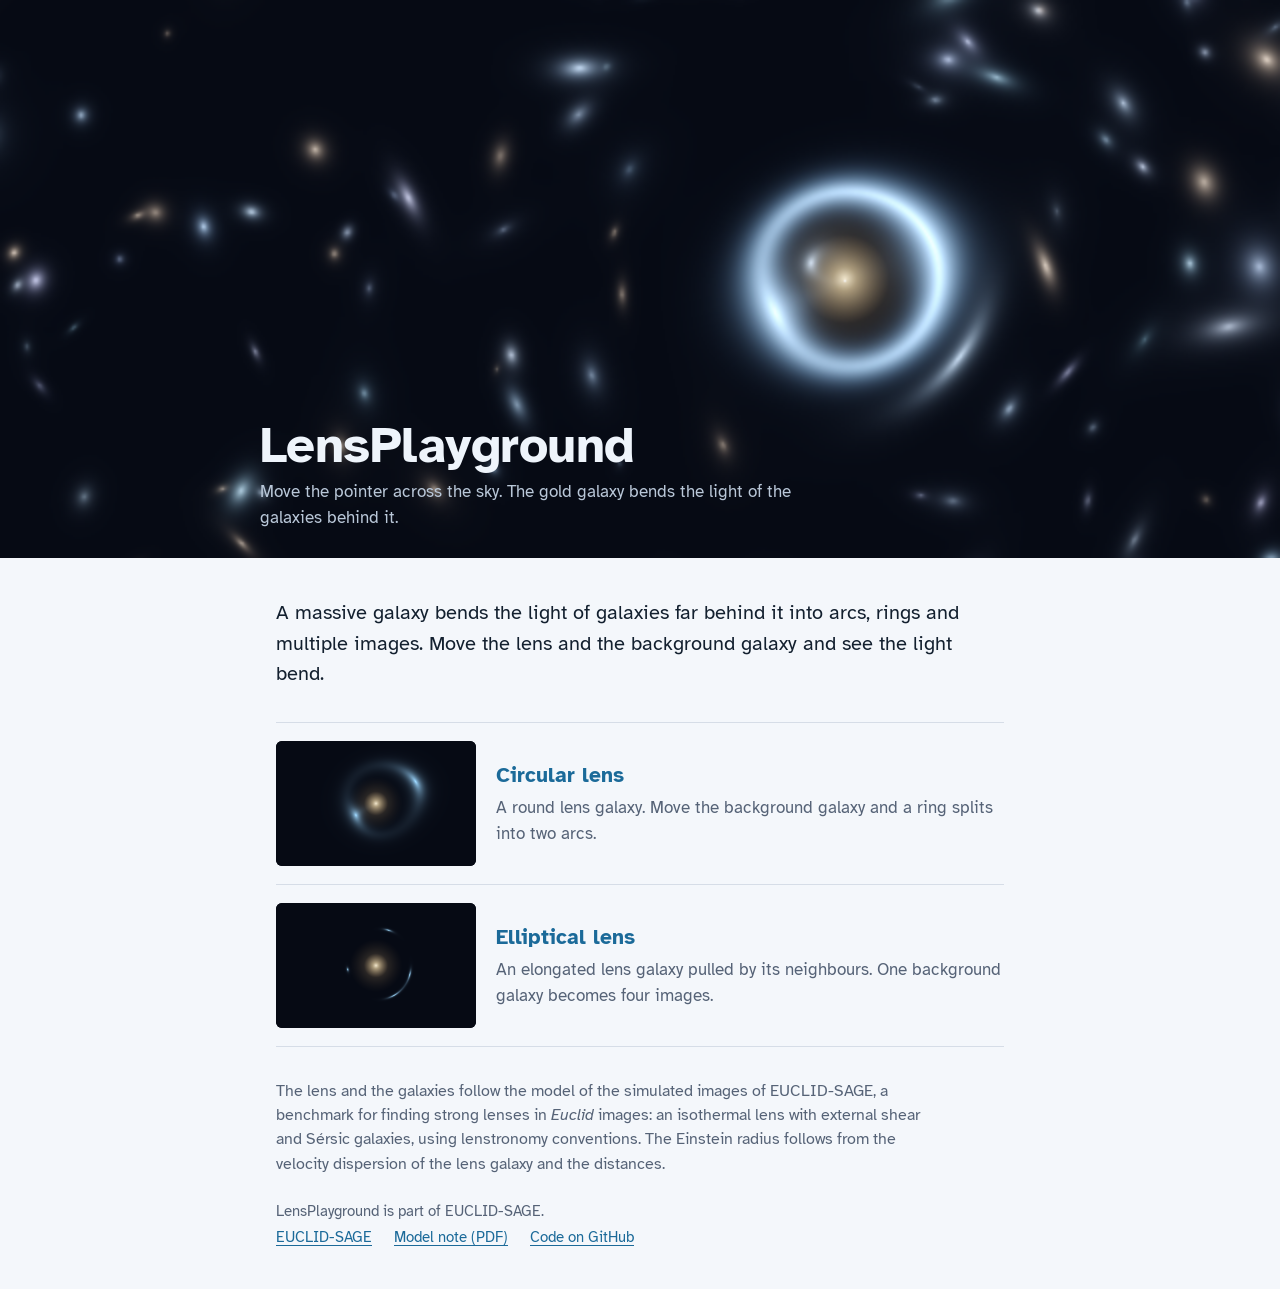
==== index.html @ df05da56 "Add index.html" ====
<!doctype html>
<html lang="en">
<head>
<meta charset="utf-8">
<meta name="viewport" content="width=device-width,initial-scale=1">
<title>LensPlayground</title>
<meta name="description" content="Gravitational lensing in the browser: move a lens galaxy and see the light of background galaxies bend into arcs, rings and multiple images.">
<link rel="stylesheet" href="playground.css">
</head>
<body>
<header class="sky">
  <canvas id="sky" aria-label="Background galaxies lensed by a foreground galaxy that follows the pointer"></canvas>
  <div class="title">
    <h1>LensPlayground</h1>
    <p>Move the pointer across the sky. The gold galaxy bends the light of the galaxies behind it.</p>
  </div>
</header>

<main class="home-content">
  <p class="intro">A massive galaxy bends the light of galaxies far behind it into arcs, rings and multiple images.
    Move the lens and the background galaxy and see the light bend.</p>

  <a class="lens-link" href="circular.html">
    <canvas id="circularExample" width="400" height="250" aria-hidden="true"></canvas>
    <div><h2>Circular lens</h2><p>A round lens galaxy. Move the background galaxy and a ring splits into two arcs.</p></div>
  </a>
  <a class="lens-link" href="elliptical.html">
    <canvas id="ellipticalExample" width="400" height="250" aria-hidden="true"></canvas>
    <div><h2>Elliptical lens</h2><p>An elongated lens galaxy pulled by its neighbours. One background galaxy becomes four images.</p></div>
  </a>

  <p class="model">The lens and the galaxies follow the model of the simulated images of EUCLID-SAGE, a benchmark for
    finding strong lenses in <i>Euclid</i> images: an isothermal lens with external shear and Sérsic galaxies, using
    lenstronomy conventions. The Einstein radius follows from the velocity dispersion of the lens galaxy and the
    distances.</p>
</main>

<footer>
  LensPlayground is part of EUCLID-SAGE.
  <nav>
    <a href="https://github.com/singularity4/EUCLID-SAGE">EUCLID-SAGE</a>
    <a href="docs/lens_playground_models.pdf">Model note (PDF)</a>
    <a href="https://github.com/singularity4/LensPlayground">Code on GitHub</a>
  </nav>
</footer>

<script src="lensmodel.js"></script>
<script src="hero.js"></script>
<script>
(() => {
  'use strict';
  const { Hero, LensModel } = window;
  Hero.startHero(document.getElementById('sky'));

  // Circular lens: a galaxy off the axis gives an arc and a counter-image.
  Hero.drawExample(document.getElementById('circularExample'),
    {einsteinRadius: 1.15, e1: 0, e2: 0, shear1: 0, shear2: 0},
    {centreX: 0.32, centreY: 0.18, halfLightRadius: 0.2, axisRatio: 0.7, angle: 0.3});

  // Elliptical lens: a compact galaxy inside the caustic gives four images.
  const [lensE1, lensE2] = LensModel.angleAndRatioToEllipticity(0, 0.62);
  Hero.drawExample(document.getElementById('ellipticalExample'),
    {einsteinRadius: 1.15, e1: lensE1, e2: lensE2, shear1: 0.03, shear2: 0},
    {centreX: 0.1, centreY: 0.06, halfLightRadius: 0.025, axisRatio: 0.9, angle: 0.5, brightness: 2.5});
})();
</script>
</body>
</html>
---- playground.css ----
/*
 * playground.css - typeface, colours and layout of the LensPlayground pages, in light and dark mode.
 * Colours: night blue of the sky, blue of the lensed light, gold of the lens galaxy.
 */

@font-face {
  font-family: 'Atkinson Hyperlegible';
  font-style: normal;
  font-weight: 400;
  font-display: swap;
  src: url('fonts/atkinson-hyperlegible-latin-400-normal.woff2') format('woff2');
}
@font-face {
  font-family: 'Atkinson Hyperlegible';
  font-style: normal;
  font-weight: 700;
  font-display: swap;
  src: url('fonts/atkinson-hyperlegible-latin-700-normal.woff2') format('woff2');
}
@font-face {
  font-family: 'Atkinson Hyperlegible';
  font-style: italic;
  font-weight: 400;
  font-display: swap;
  src: url('fonts/atkinson-hyperlegible-latin-400-italic.woff2') format('woff2');
}

:root {
  --paper: #f4f7fb;
  --surface: #ffffff;
  --ink: #13202f;
  --muted: #566377;
  --rule: #d6dde7;
  --accent: #1b6a99;
  --sky: #060a14;
}

@media (prefers-color-scheme: dark) {
  :root {
    --paper: #0a101b;
    --surface: #0f1726;
    --ink: #e7eef6;
    --muted: #97a5b7;
    --rule: #243245;
    --accent: #8fd0f0;
  }
}

* { box-sizing: border-box; }

html {
  font-family: 'Atkinson Hyperlegible', system-ui, sans-serif;
  font-size: 17px;
  line-height: 1.5;
}

body { margin: 0; background: var(--paper); color: var(--ink); }
a { color: var(--accent); text-underline-offset: 3px; }
:focus-visible { outline: 2px solid var(--accent); outline-offset: 3px; border-radius: 3px; }

footer { max-width: 1140px; margin: 0 auto; padding: 0 16px 40px; color: var(--muted); font-size: .88rem; }
footer nav { display: flex; flex-wrap: wrap; gap: 6px 22px; margin-top: 4px; }

/* ------------------------------------------------------------------------------------------- start page */

.sky { position: relative; background: var(--sky); }
.sky canvas { display: block; width: 100%; height: min(62vh, 560px); min-height: 320px; cursor: crosshair; touch-action: none; }
.sky .title { position: absolute; left: max(16px, calc((100% - 760px) / 2)); right: 16px; bottom: 28px; color: #eef4fb; pointer-events: none; }
.sky h1 { margin: 0; font-size: 3rem; line-height: 1.05; font-weight: 700; letter-spacing: -0.01em; }
.sky .title p { margin: .4rem 0 0; color: #b9c7d8; max-width: 34em; }

.home-content { max-width: 760px; margin: 0 auto; padding: 40px 16px 24px; }
.home-content + footer { max-width: 760px; }
.intro { font-size: 1.2rem; margin: 0 0 32px; max-width: 36em; }

.lens-link {
  display: grid;
  grid-template-columns: 200px 1fr;
  gap: 20px;
  align-items: center;
  padding: 18px 0;
  border-top: 1px solid var(--rule);
  color: inherit;
  text-decoration: none;
}
.lens-link:last-of-type { border-bottom: 1px solid var(--rule); }
.lens-link canvas { width: 200px; height: 125px; border-radius: 6px; display: block; background: var(--sky); }
.lens-link h2 { margin: 0 0 .2rem; font-size: 1.25rem; color: var(--accent); }
.lens-link p { margin: 0; color: var(--muted); }
.lens-link:hover h2, .lens-link:focus-visible h2 { text-decoration: underline; text-underline-offset: 3px; }
.lens-link:focus-visible { outline-offset: 4px; }

.model { margin: 32px 0 0; color: var(--muted); font-size: .95rem; max-width: 40em; }

@media (max-width: 560px) {
  .sky h1 { font-size: 2.2rem; }
  .lens-link { grid-template-columns: 120px 1fr; gap: 14px; }
  .lens-link canvas { width: 120px; height: 75px; }
}

/* -------------------------------------------------------------------------------------------- lens pages */

.top { display: flex; flex-wrap: wrap; align-items: baseline; gap: 6px 28px; max-width: 1140px; margin: 0 auto; padding: 18px 16px 10px; }
.top .home { font-weight: 700; color: var(--ink); text-decoration: none; font-size: 1.15rem; }
.top nav { display: flex; gap: 22px; }
.top nav a { color: var(--muted); text-decoration: none; padding-bottom: 3px; border-bottom: 2px solid transparent; }
.top nav a[aria-current] { color: var(--ink); border-bottom-color: var(--accent); }
.top nav a:hover { color: var(--ink); }

.layout { display: grid; gap: 28px; align-items: start; max-width: 1140px; margin: 0 auto; padding: 8px 16px 40px; }
@media (min-width: 860px) {
  .layout { grid-template-columns: minmax(0, 1.55fr) minmax(280px, 1fr); }
}

.picture svg { display: block; width: 100%; height: auto; border-radius: 10px; background: var(--sky); }
.picture .hint { margin: 8px 2px 0; color: var(--muted); font-size: .9rem; }

.readout { display: grid; grid-template-columns: repeat(auto-fit, minmax(150px, 1fr)); gap: 14px 24px; margin: 22px 0 0; }
.readout div { border-top: 1px solid var(--rule); padding-top: 8px; }
.readout dt { color: var(--muted); font-size: .85rem; }
.readout dd { margin: 2px 0 0; font-size: 1.25rem; font-weight: 700; font-variant-numeric: tabular-nums; }

.verdict { margin: 22px 0 0; }
.verdict strong { display: block; font-size: 1.1rem; }
.verdict span { color: var(--muted); }

.controls h2 { font-size: 1rem; margin: 0 0 6px; }
.controls section + section { margin-top: 26px; }
.control { padding: 8px 0; }
.control label { display: block; font-size: .95rem; }
.control input { width: 100%; margin: 6px 0 2px; accent-color: var(--accent); }
.scale { display: flex; justify-content: space-between; font-size: .85rem; color: var(--muted); }
.scale output { color: var(--ink); font-weight: 700; font-variant-numeric: tabular-nums; }

.reset {
  margin-top: 18px;
  font: inherit;
  font-size: .95rem;
  color: var(--ink);
  background: var(--surface);
  border: 1px solid var(--rule);
  border-radius: 6px;
  padding: 7px 14px;
  cursor: pointer;
}

.note { grid-column: 1 / -1; max-width: 46em; color: var(--muted); font-size: .92rem; margin: 0; }
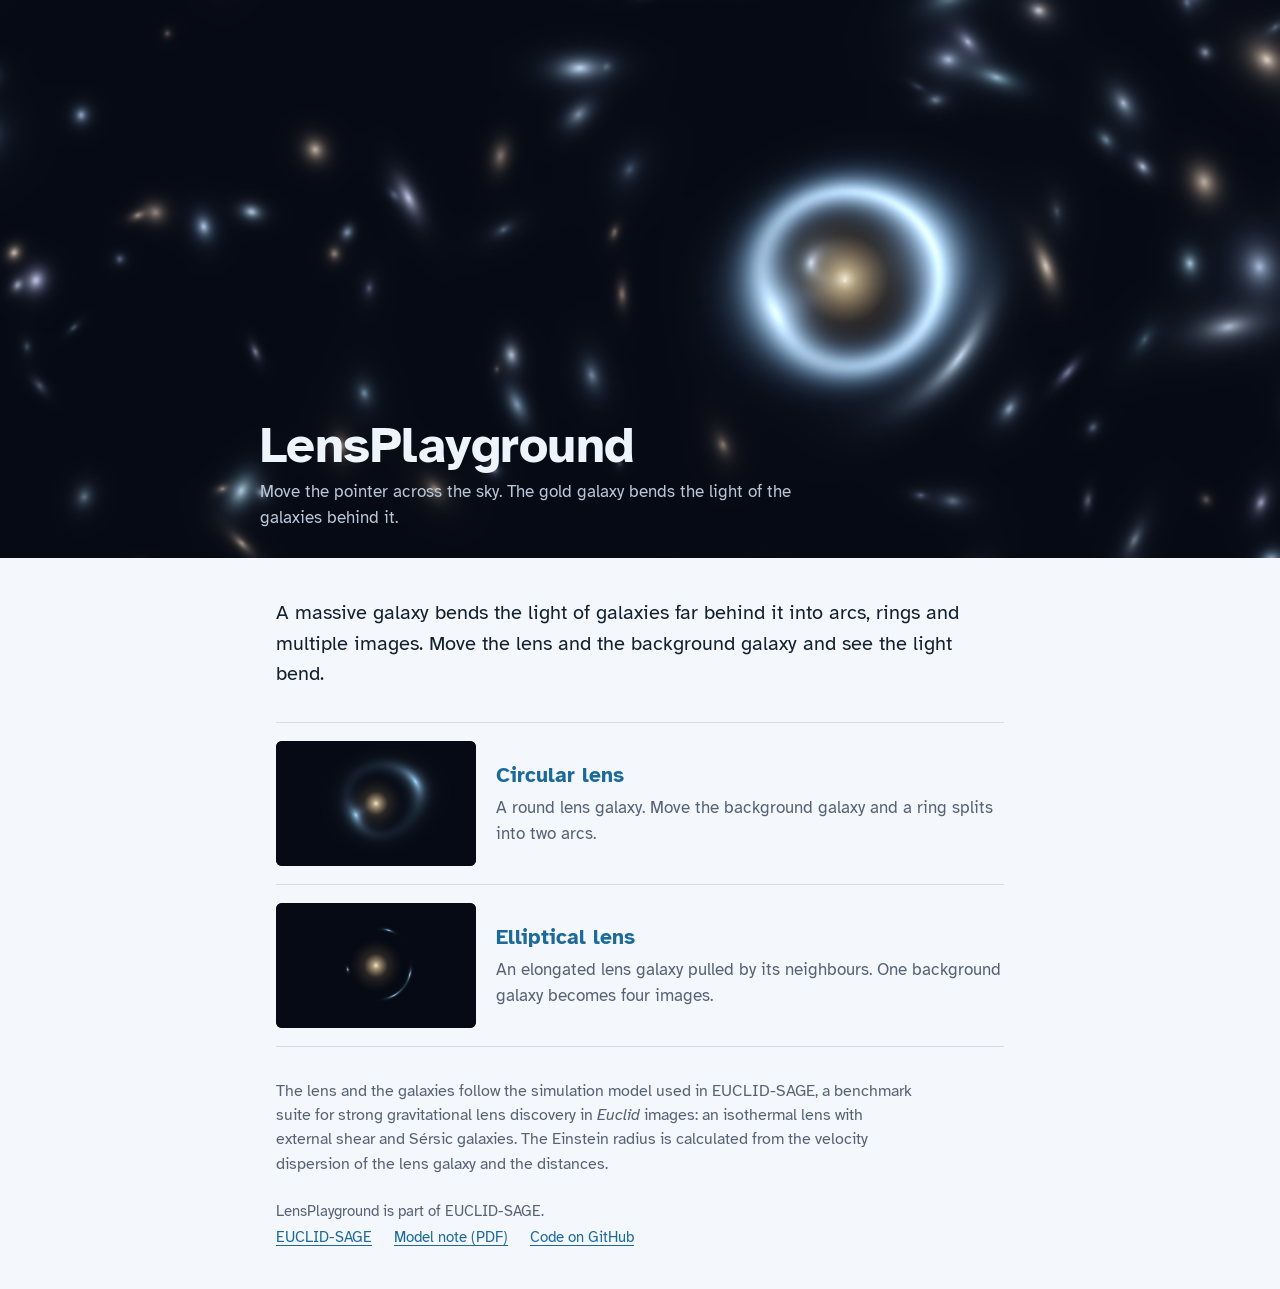
==== commit 3398d70d: "Update index.html" ====
--- a/index.html
+++ b/index.html
@@ -29,10 +29,9 @@
     <div><h2>Elliptical lens</h2><p>An elongated lens galaxy pulled by its neighbours. One background galaxy becomes four images.</p></div>
   </a>
 
-  <p class="model">The lens and the galaxies follow the model of the simulated images of EUCLID-SAGE, a benchmark for
-    finding strong lenses in <i>Euclid</i> images: an isothermal lens with external shear and Sérsic galaxies, using
-    lenstronomy conventions. The Einstein radius follows from the velocity dispersion of the lens galaxy and the
-    distances.</p>
+  <p class="model">The lens and the galaxies follow the simulation model used in EUCLID-SAGE, a benchmark suite for
+    strong gravitational lens discovery in <i>Euclid</i> images: an isothermal lens with external shear and Sérsic
+    galaxies. The Einstein radius is calculated from the velocity dispersion of the lens galaxy and the distances.</p>
 </main>
 
 <footer>
